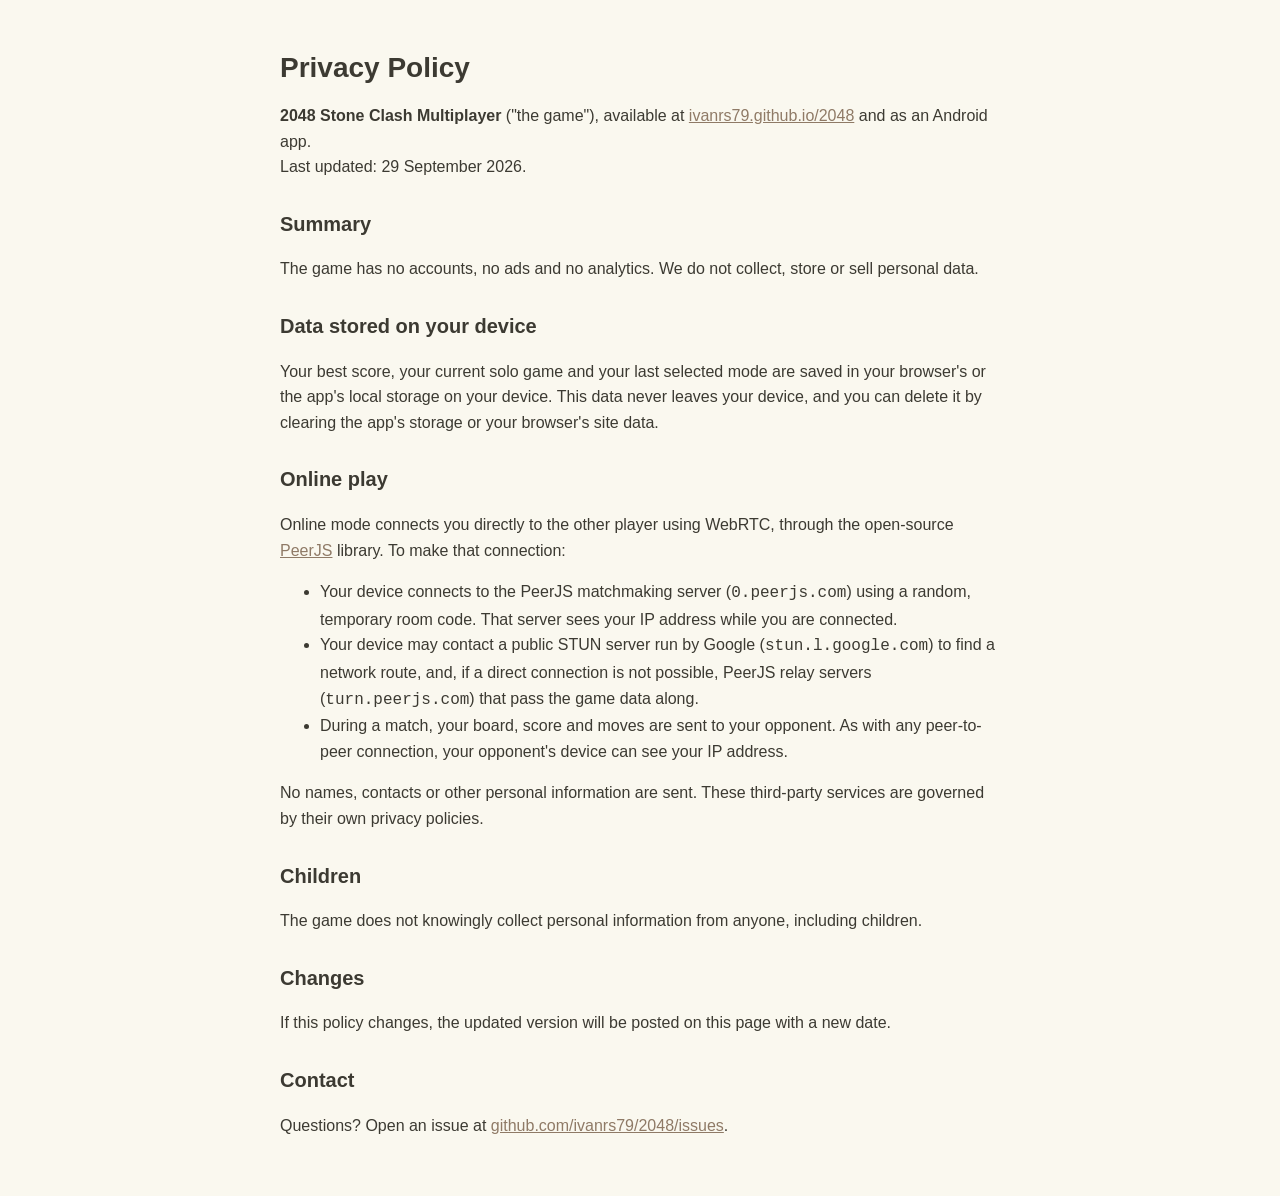
==== privacy.html @ 98fc8609 "Make installable: manifest, icons, offline cache, bundled libs, privacy policy" ====
<!DOCTYPE html>
<html lang="en">
<head>
  <meta charset="UTF-8">
  <meta name="viewport" content="width=device-width, initial-scale=1.0">
  <title>Privacy Policy – 2048 Stone Clash Multiplayer</title>
  <link rel="icon" href="icons/favicon-32.png" sizes="32x32">
  <style>
    body { margin: 0; background: #faf8ef; color: #3c3a32; font: 16px/1.6 "Helvetica Neue", Arial, sans-serif; }
    main { max-width: 720px; margin: 0 auto; padding: 32px 20px 48px; }
    h1 { font-size: 28px; line-height: 1.2; }
    h2 { font-size: 20px; margin-top: 28px; }
    a { color: #8f7a66; }
  </style>
</head>
<body>
  <main>
    <h1>Privacy Policy</h1>
    <p><strong>2048 Stone Clash Multiplayer</strong> ("the game"), available at
      <a href="https://ivanrs79.github.io/2048/">ivanrs79.github.io/2048</a> and as an Android app.<br>
      Last updated: 29 September 2026.</p>

    <h2>Summary</h2>
    <p>The game has no accounts, no ads and no analytics. We do not collect, store or sell personal data.</p>

    <h2>Data stored on your device</h2>
    <p>Your best score, your current solo game and your last selected mode are saved in your browser's or
      the app's local storage on your device. This data never leaves your device, and you can delete it by
      clearing the app's storage or your browser's site data.</p>

    <h2>Online play</h2>
    <p>Online mode connects you directly to the other player using WebRTC, through the open-source
      <a href="https://peerjs.com/">PeerJS</a> library. To make that connection:</p>
    <ul>
      <li>Your device connects to the PeerJS matchmaking server (<code>0.peerjs.com</code>) using a random,
        temporary room code. That server sees your IP address while you are connected.</li>
      <li>Your device may contact a public STUN server run by Google (<code>stun.l.google.com</code>) to find a
        network route, and, if a direct connection is not possible, PeerJS relay servers
        (<code>turn.peerjs.com</code>) that pass the game data along.</li>
      <li>During a match, your board, score and moves are sent to your opponent. As with any peer-to-peer
        connection, your opponent's device can see your IP address.</li>
    </ul>
    <p>No names, contacts or other personal information are sent. These third-party services are
      governed by their own privacy policies.</p>

    <h2>Children</h2>
    <p>The game does not knowingly collect personal information from anyone, including children.</p>

    <h2>Changes</h2>
    <p>If this policy changes, the updated version will be posted on this page with a new date.</p>

    <h2>Contact</h2>
    <p>Questions? Open an issue at
      <a href="https://github.com/ivanrs79/2048/issues">github.com/ivanrs79/2048/issues</a>.</p>
  </main>
</body>
</html>
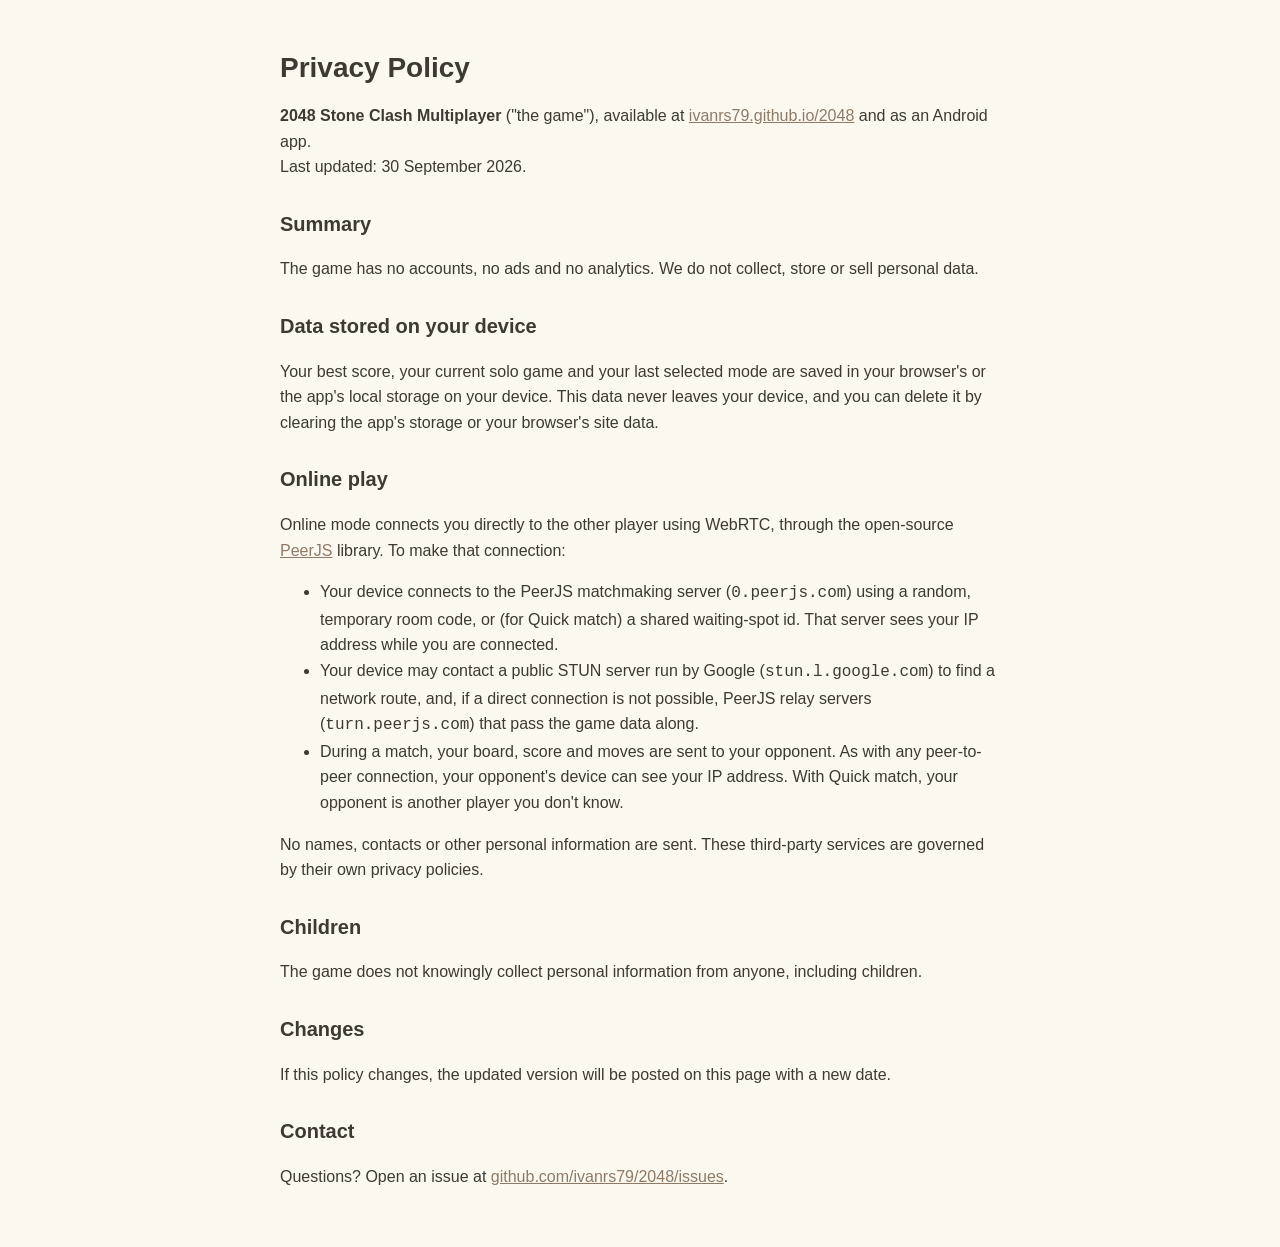
==== commit d001aac5: "Add Quick match: random matchmaking without a server Each rule set has 3 well-known PeerJS ids used " ====
--- a/privacy.html
+++ b/privacy.html
@@ -18,7 +18,7 @@
     <h1>Privacy Policy</h1>
     <p><strong>2048 Stone Clash Multiplayer</strong> ("the game"), available at
       <a href="https://ivanrs79.github.io/2048/">ivanrs79.github.io/2048</a> and as an Android app.<br>
-      Last updated: 29 September 2026.</p>
+      Last updated: 30 September 2026.</p>
 
     <h2>Summary</h2>
     <p>The game has no accounts, no ads and no analytics. We do not collect, store or sell personal data.</p>
@@ -33,12 +33,12 @@
       <a href="https://peerjs.com/">PeerJS</a> library. To make that connection:</p>
     <ul>
       <li>Your device connects to the PeerJS matchmaking server (<code>0.peerjs.com</code>) using a random,
-        temporary room code. That server sees your IP address while you are connected.</li>
+        temporary room code, or (for Quick match) a shared waiting-spot id. That server sees your IP address while you are connected.</li>
       <li>Your device may contact a public STUN server run by Google (<code>stun.l.google.com</code>) to find a
         network route, and, if a direct connection is not possible, PeerJS relay servers
         (<code>turn.peerjs.com</code>) that pass the game data along.</li>
       <li>During a match, your board, score and moves are sent to your opponent. As with any peer-to-peer
-        connection, your opponent's device can see your IP address.</li>
+        connection, your opponent's device can see your IP address. With Quick match, your opponent is another player you don't know.</li>
     </ul>
     <p>No names, contacts or other personal information are sent. These third-party services are
       governed by their own privacy policies.</p>
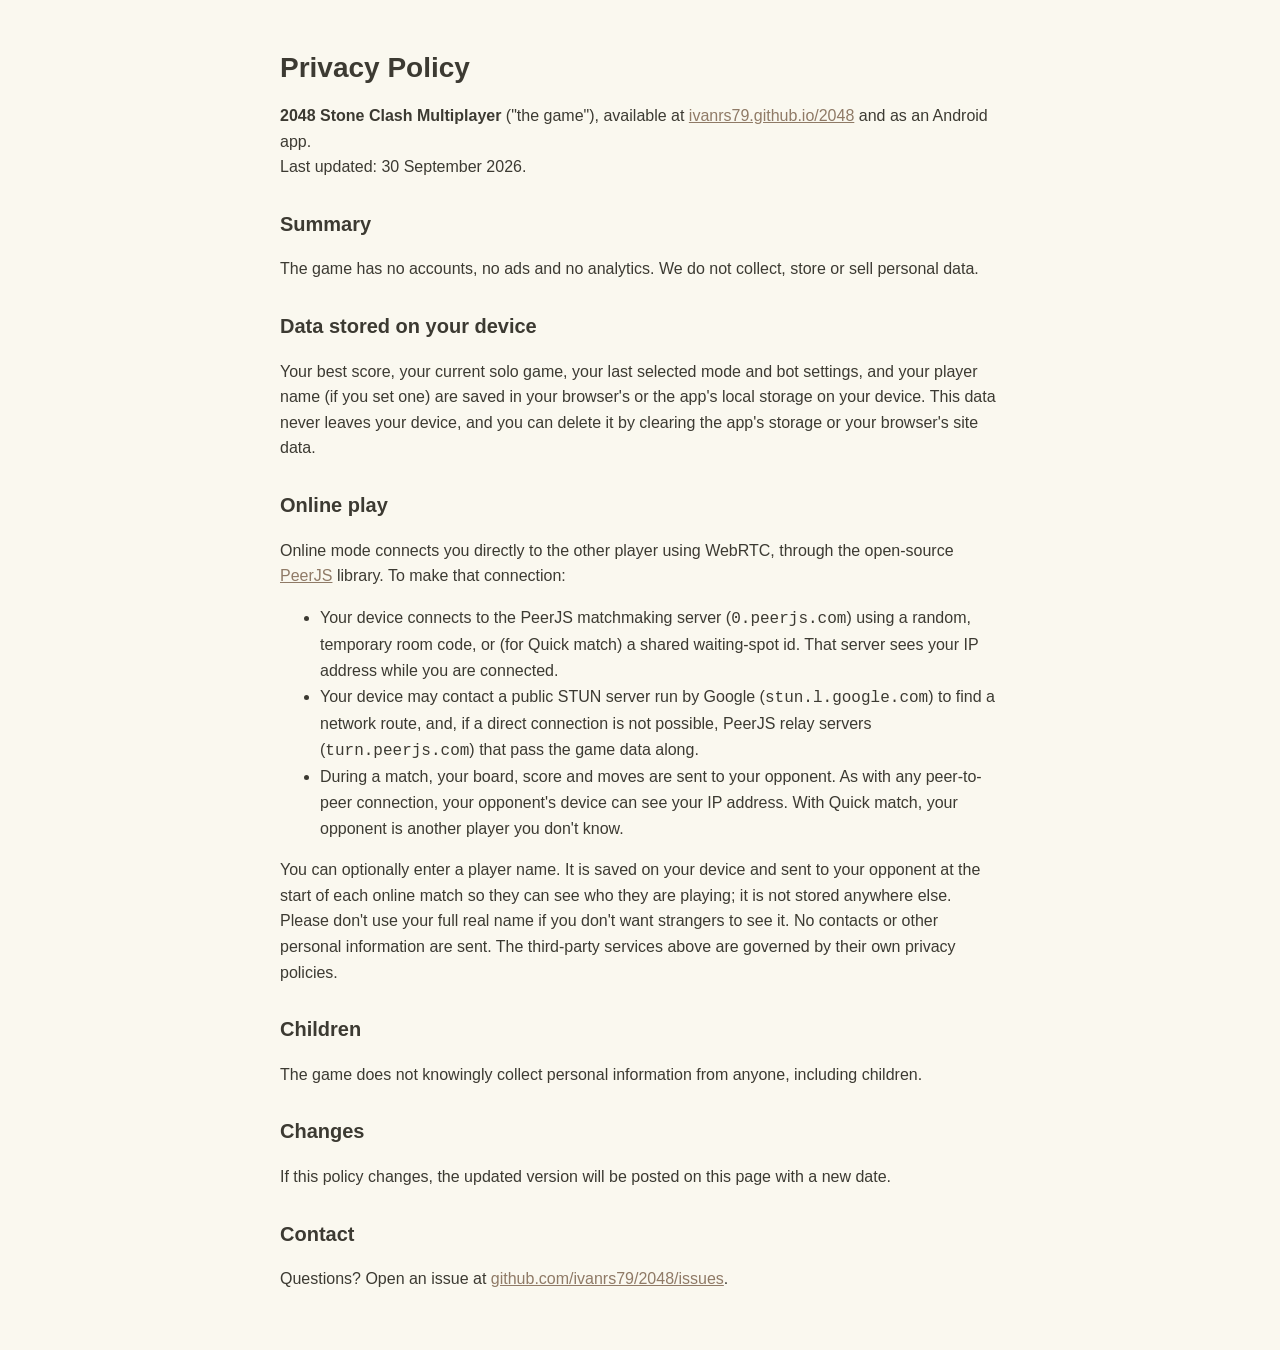
==== commit b22dc20d: "Offer a bot match when Quick match waits too long; add player names After 20 s without an opponent, " ====
--- a/privacy.html
+++ b/privacy.html
@@ -24,7 +24,7 @@
     <p>The game has no accounts, no ads and no analytics. We do not collect, store or sell personal data.</p>
 
     <h2>Data stored on your device</h2>
-    <p>Your best score, your current solo game and your last selected mode are saved in your browser's or
+    <p>Your best score, your current solo game, your last selected mode and bot settings, and your player name (if you set one) are saved in your browser's or
       the app's local storage on your device. This data never leaves your device, and you can delete it by
       clearing the app's storage or your browser's site data.</p>
 
@@ -40,8 +40,10 @@
       <li>During a match, your board, score and moves are sent to your opponent. As with any peer-to-peer
         connection, your opponent's device can see your IP address. With Quick match, your opponent is another player you don't know.</li>
     </ul>
-    <p>No names, contacts or other personal information are sent. These third-party services are
-      governed by their own privacy policies.</p>
+    <p>You can optionally enter a player name. It is saved on your device and sent to your opponent at the
+      start of each online match so they can see who they are playing; it is not stored anywhere else.
+      Please don't use your full real name if you don't want strangers to see it. No contacts or other
+      personal information are sent. The third-party services above are governed by their own privacy policies.</p>
 
     <h2>Children</h2>
     <p>The game does not knowingly collect personal information from anyone, including children.</p>
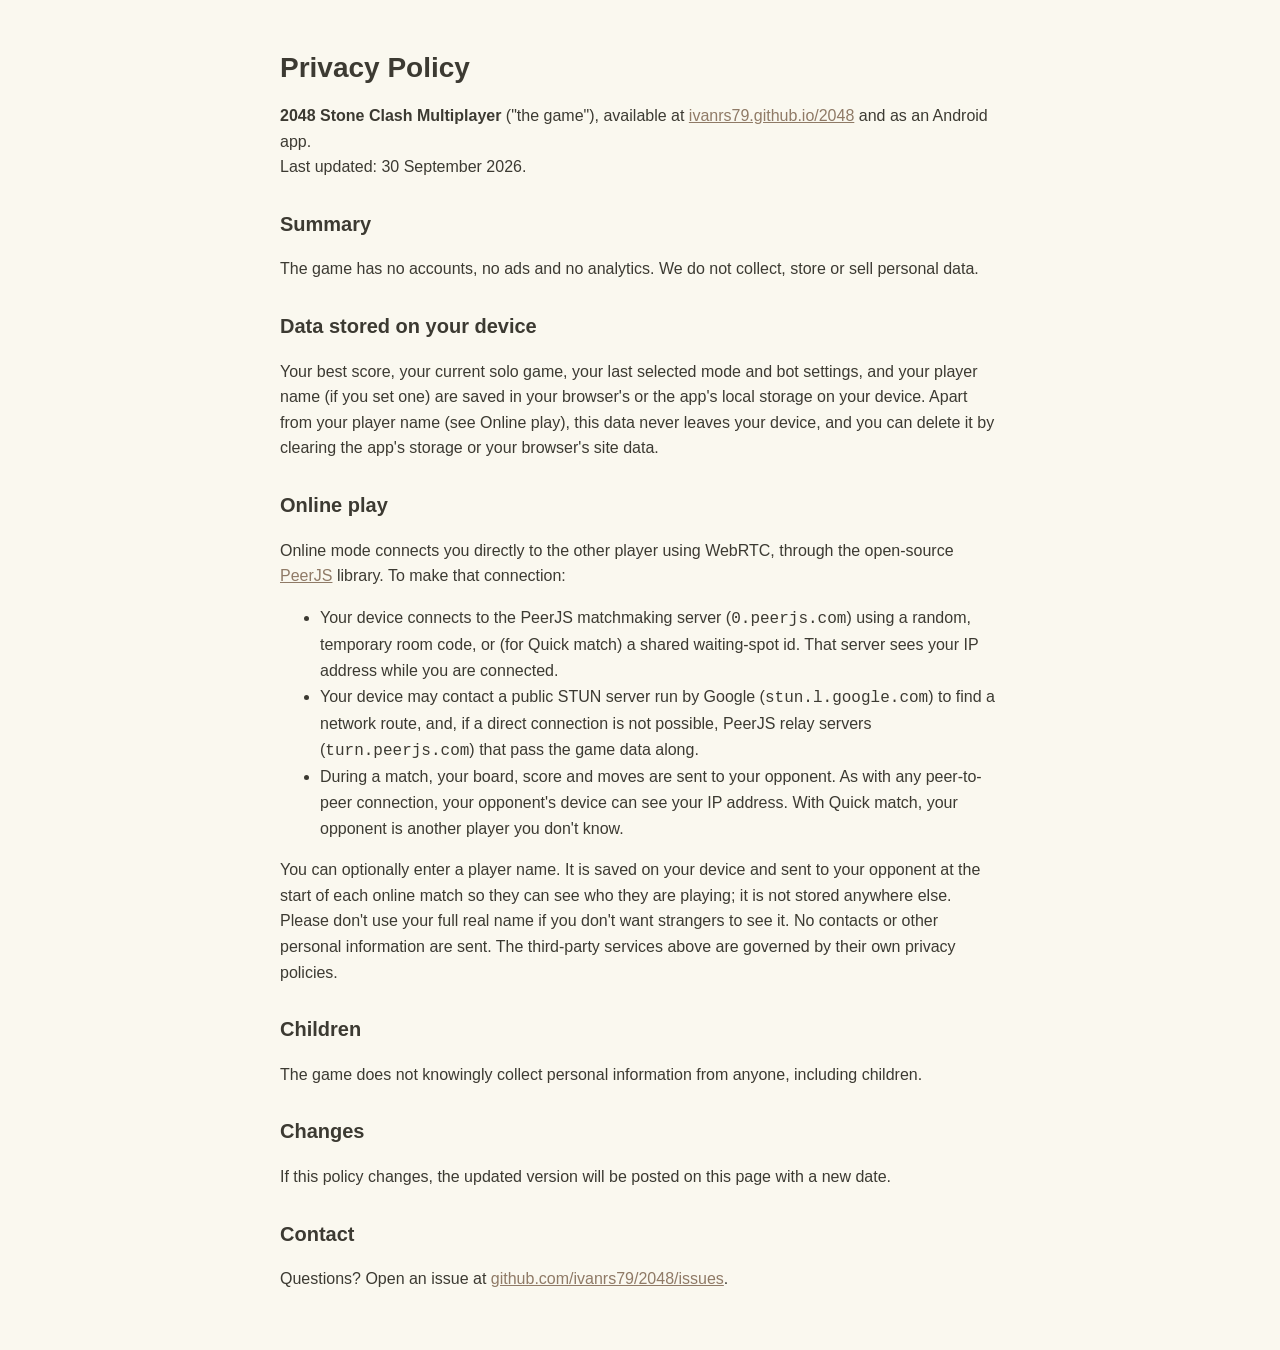
==== commit 15a3d9a0: "Privacy policy: the player name is the one stored item that is sent Co-Authored-By: Claude Opus 5.5 " ====
--- a/privacy.html
+++ b/privacy.html
@@ -25,7 +25,7 @@
 
     <h2>Data stored on your device</h2>
     <p>Your best score, your current solo game, your last selected mode and bot settings, and your player name (if you set one) are saved in your browser's or
-      the app's local storage on your device. This data never leaves your device, and you can delete it by
+      the app's local storage on your device. Apart from your player name (see Online play), this data never leaves your device, and you can delete it by
       clearing the app's storage or your browser's site data.</p>
 
     <h2>Online play</h2>
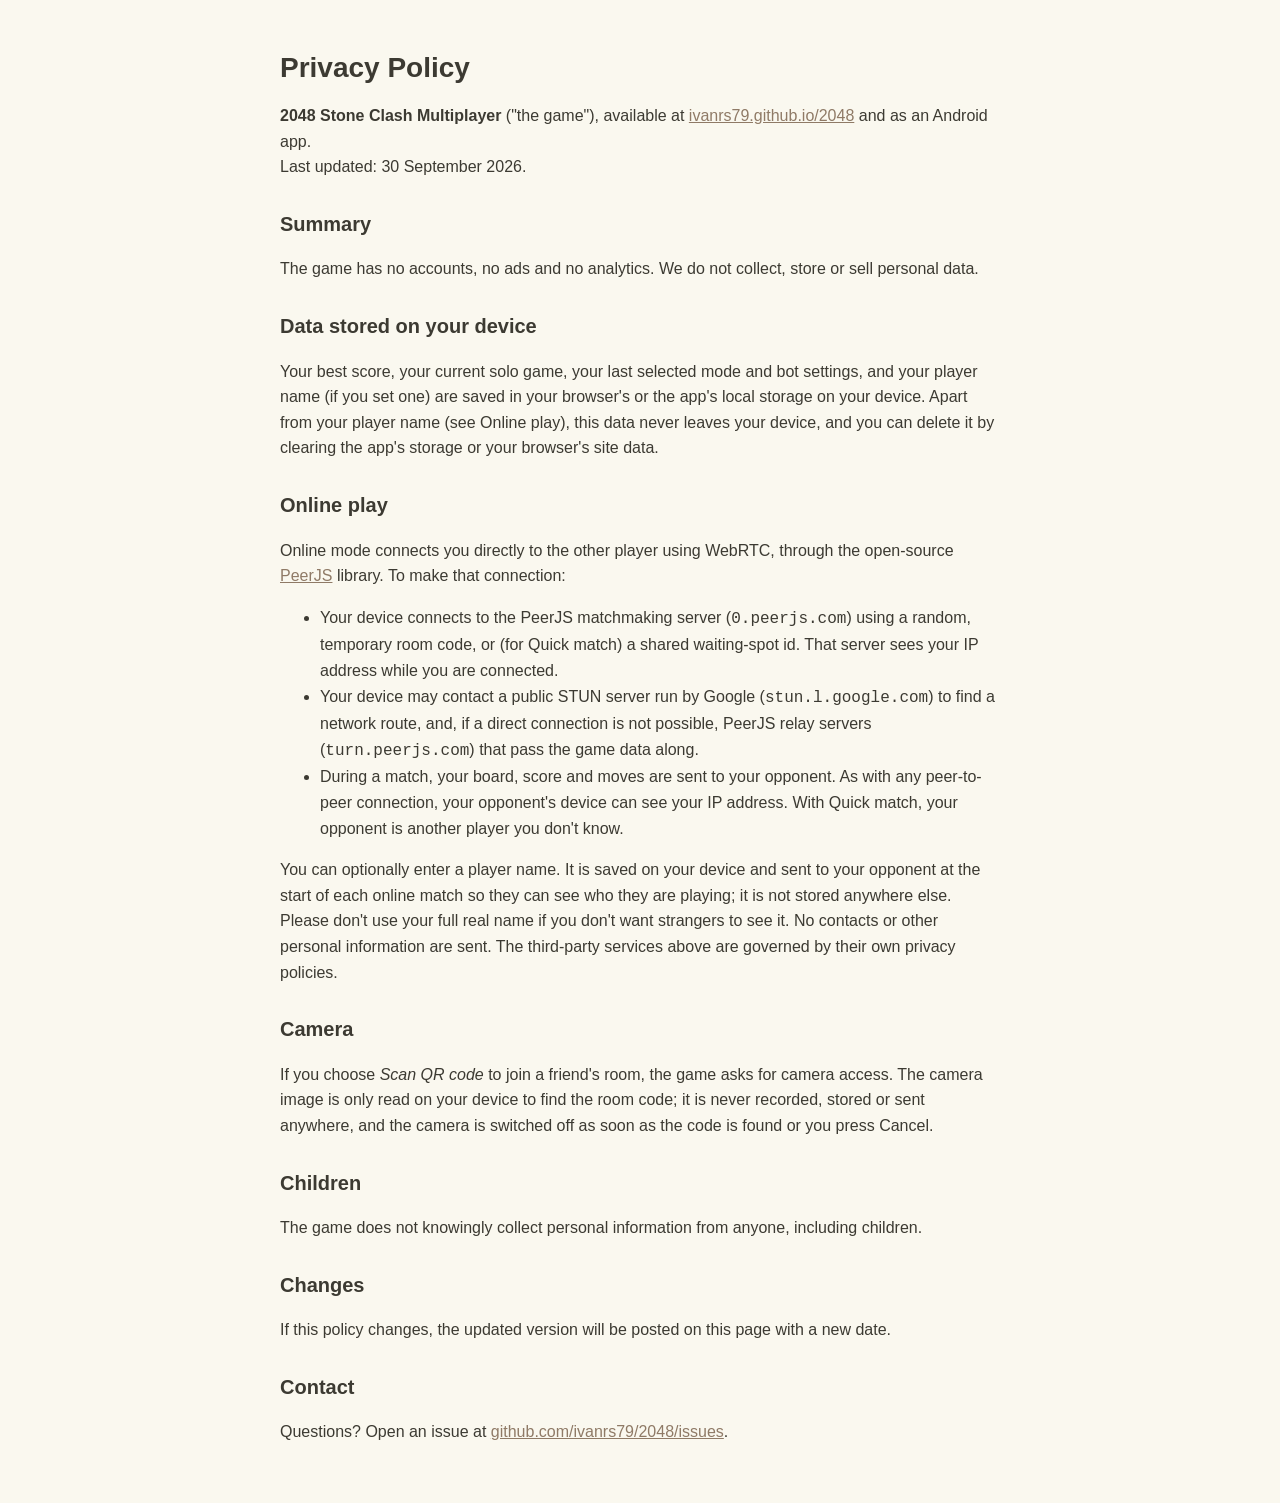
==== commit b6900fea: "Opponent-left message, WhatsApp/share buttons, QR scanner, name filter - When the opponent disconnec" ====
--- a/privacy.html
+++ b/privacy.html
@@ -45,6 +45,11 @@
       Please don't use your full real name if you don't want strangers to see it. No contacts or other
       personal information are sent. The third-party services above are governed by their own privacy policies.</p>
 
+    <h2>Camera</h2>
+    <p>If you choose <em>Scan QR code</em> to join a friend's room, the game asks for camera access. The camera
+      image is only read on your device to find the room code; it is never recorded, stored or sent anywhere, and
+      the camera is switched off as soon as the code is found or you press Cancel.</p>
+
     <h2>Children</h2>
     <p>The game does not knowingly collect personal information from anyone, including children.</p>
 
